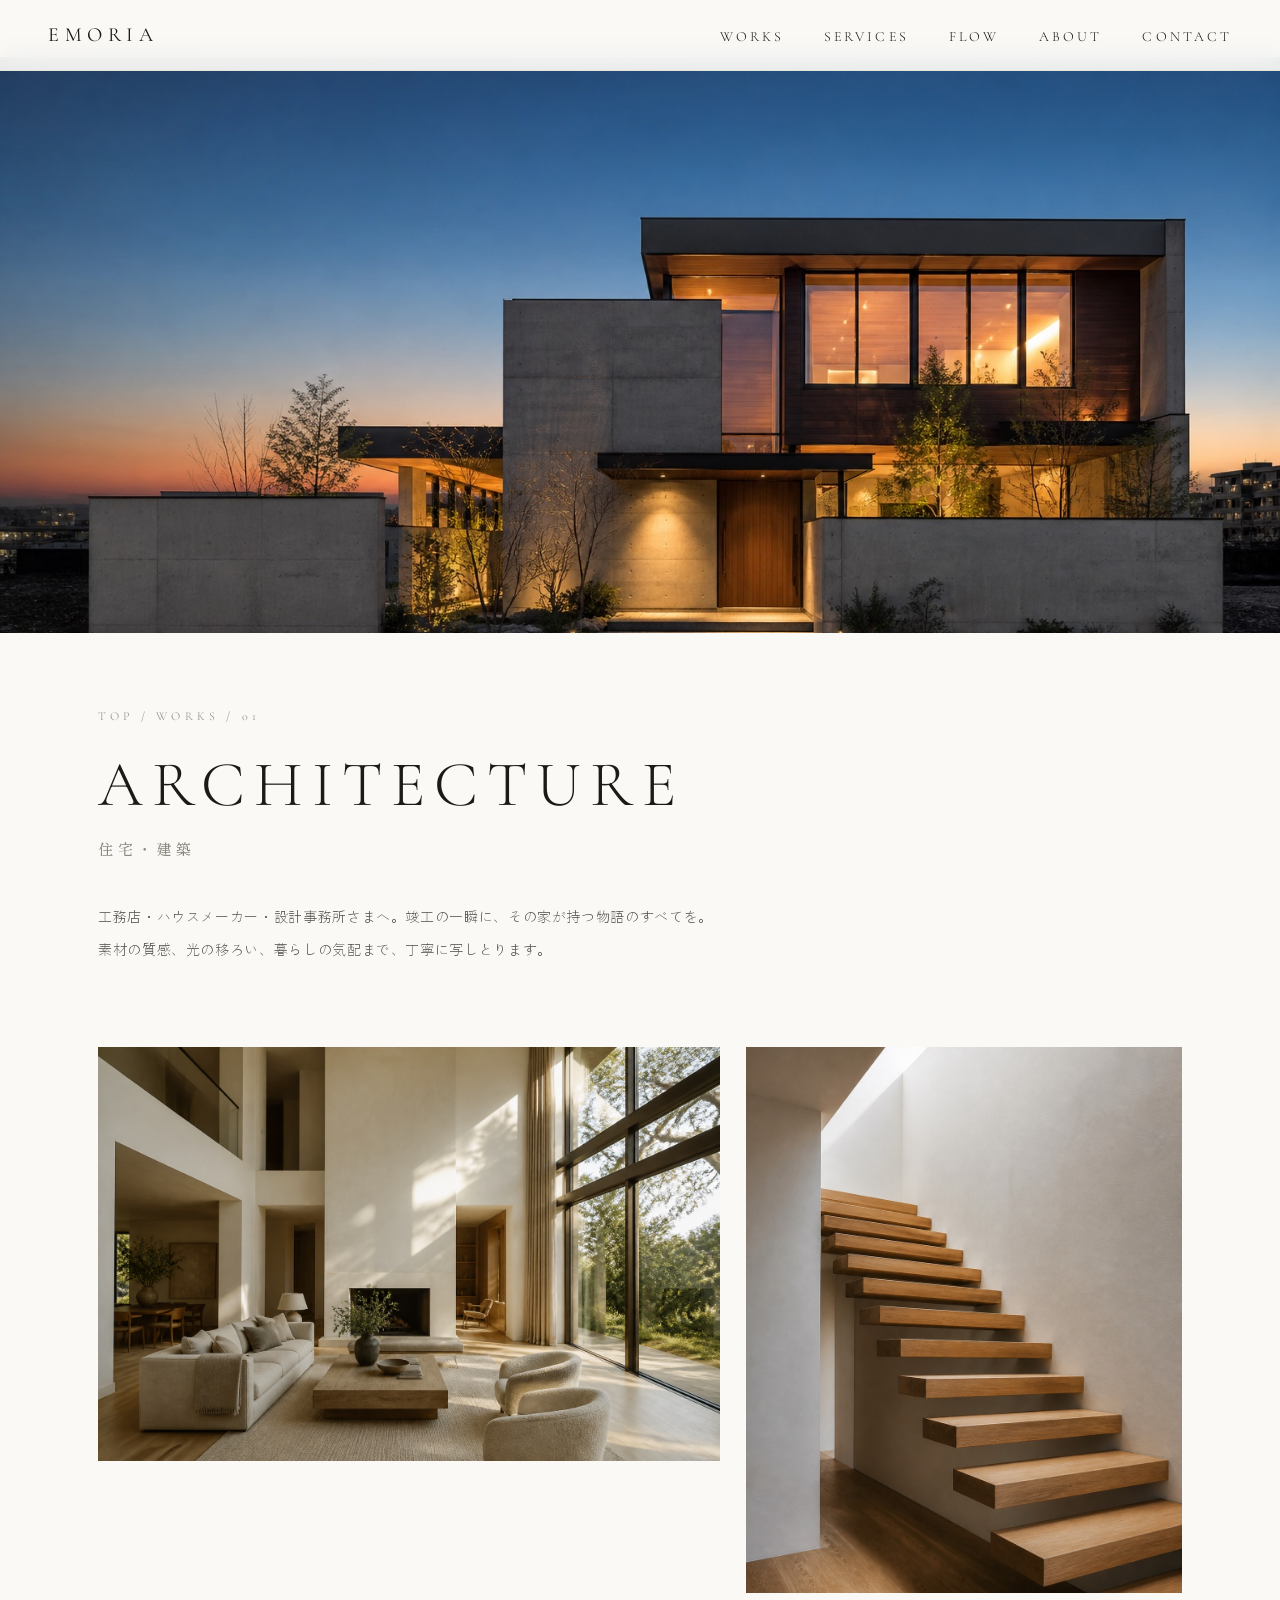
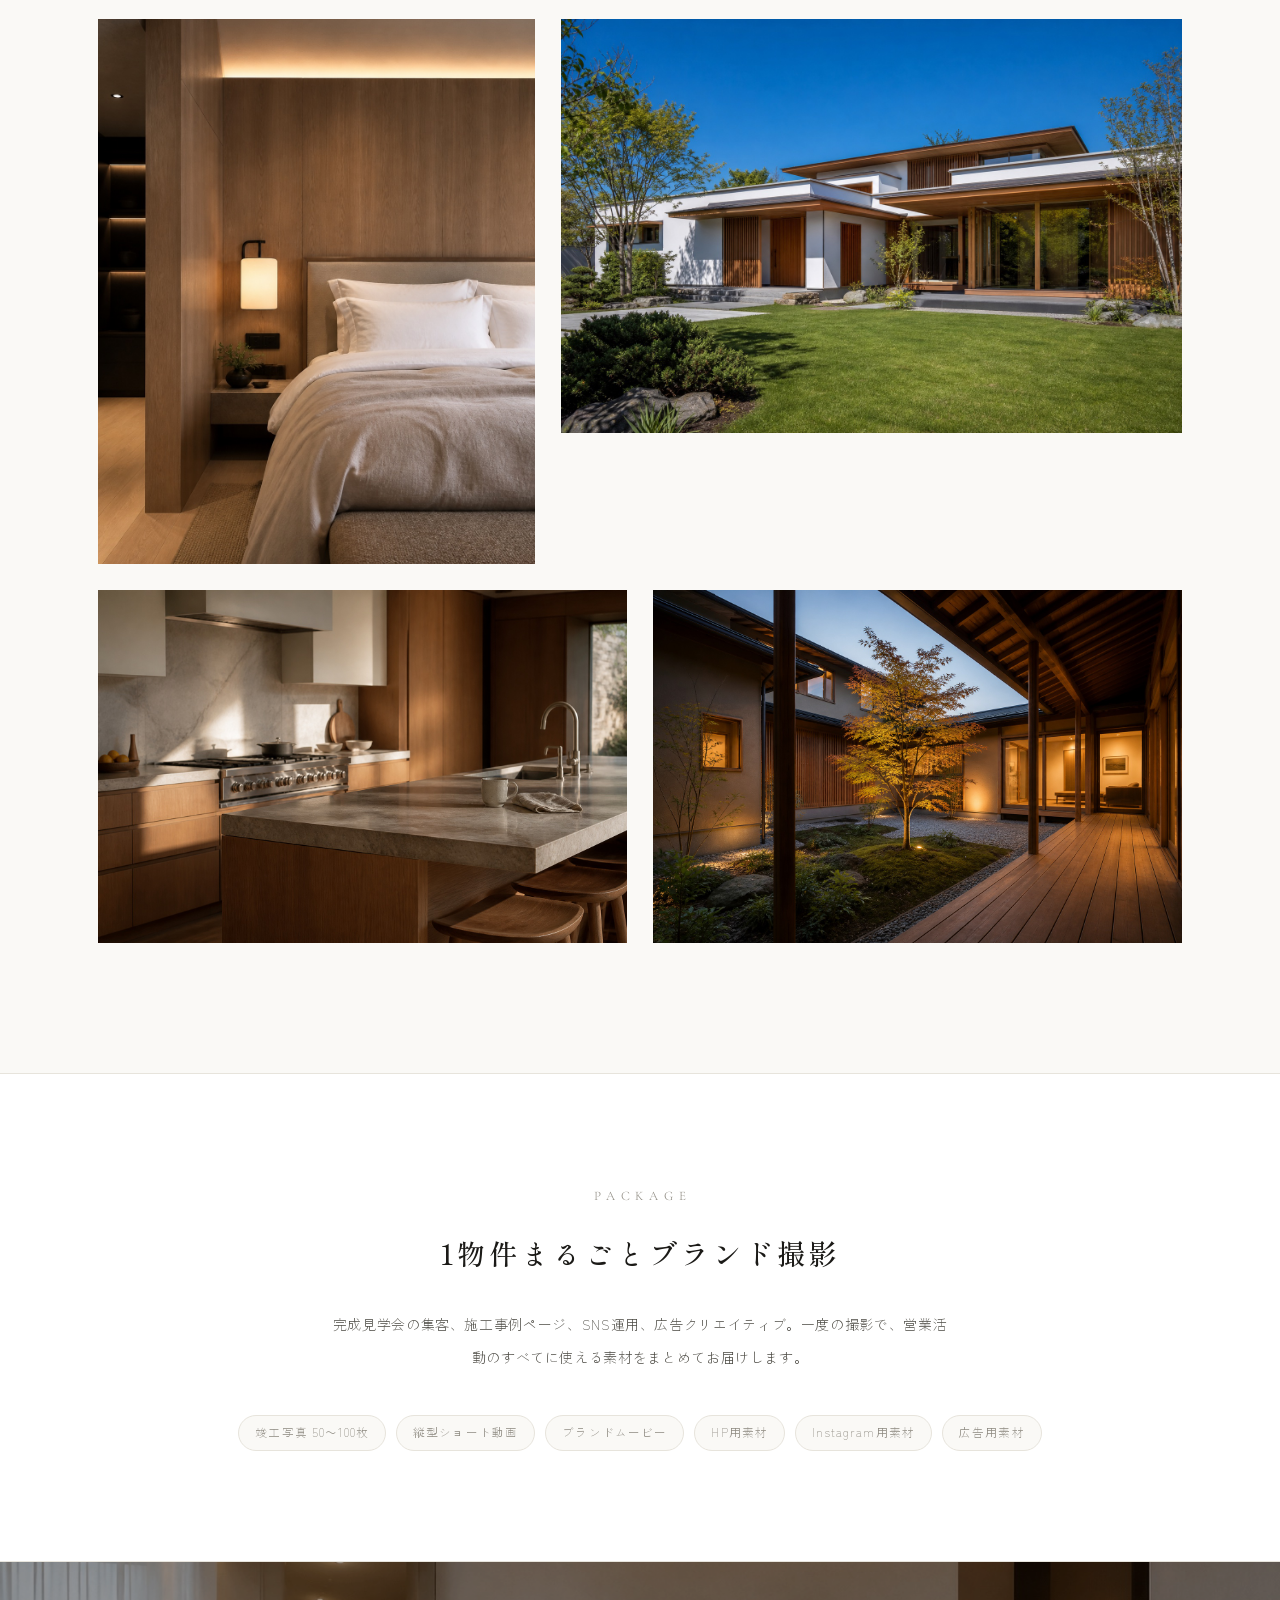
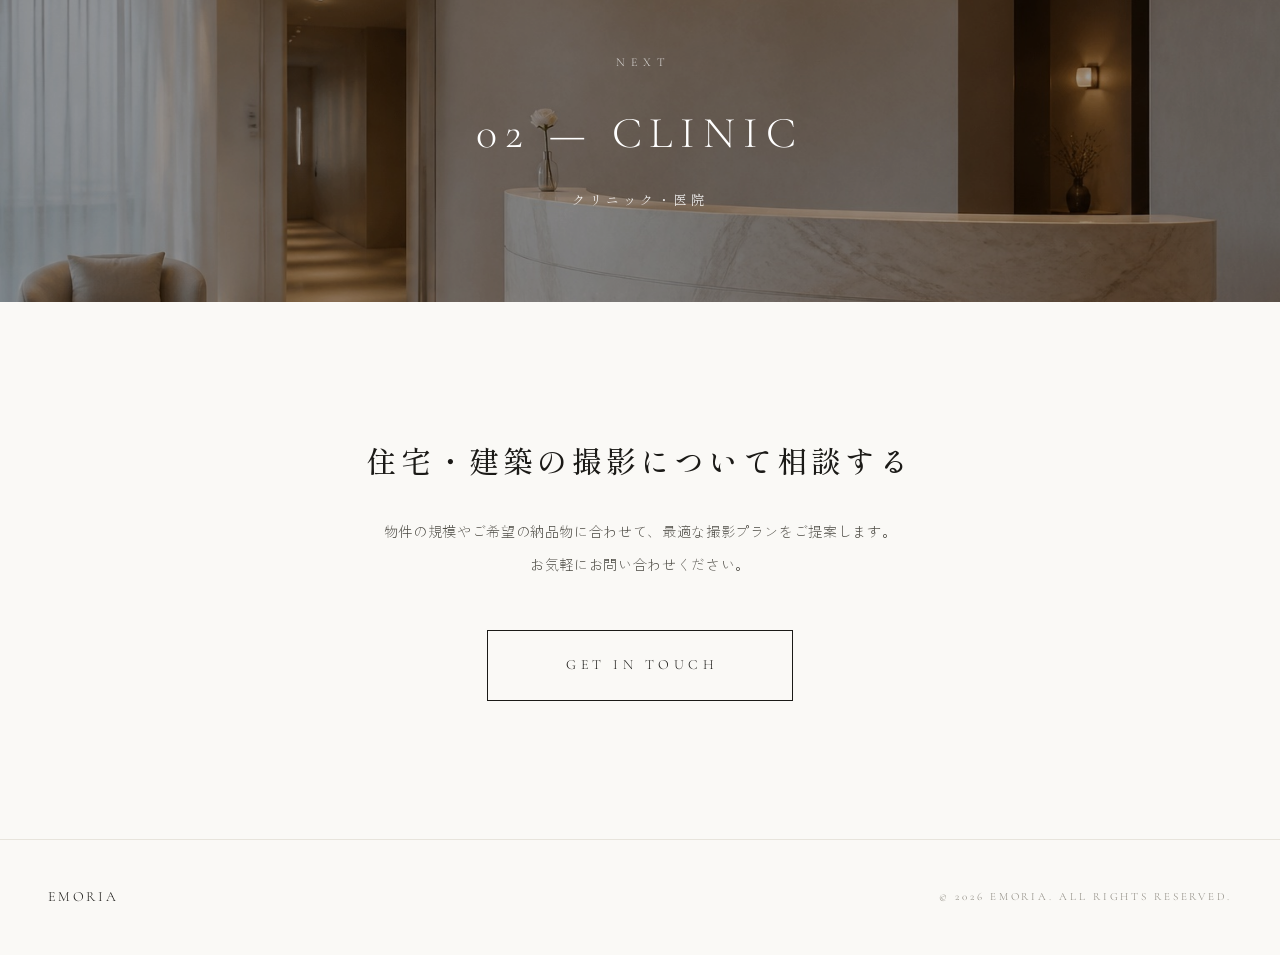
==== architecture.html @ a24c982f "EMORIA portfolio site — brand photography & film Co-Authored-By: Claude Fable 5 <noreply@anthropic.c" ====
<!DOCTYPE html>
<html lang="ja">
<head>
<meta charset="UTF-8">
<meta name="viewport" content="width=device-width, initial-scale=1.0">
<title>ARCHITECTURE | EMORIA</title>
<meta name="description" content="住宅・建築のブランド撮影ギャラリー。工務店・ハウスメーカー・設計事務所向けに、竣工写真から動画まで一日でまるごと撮影します。">
<link rel="preconnect" href="https://fonts.googleapis.com">
<link rel="preconnect" href="https://fonts.gstatic.com" crossorigin>
<link href="https://fonts.googleapis.com/css2?family=Cormorant+Garamond:wght@300;400;500&family=Shippori+Mincho:wght@400;500;600&family=Zen+Kaku+Gothic+New:wght@300;400;500&display=swap" rel="stylesheet">
<link rel="stylesheet" href="assets/gallery.css">
</head>
<body>

<header>
  <a class="logo" href="index.html">EMORIA</a>
  <nav class="pc">
    <ul>
      <li><a href="index.html#works">WORKS</a></li>
      <li><a href="index.html#services">SERVICES</a></li>
      <li><a href="index.html#flow">FLOW</a></li>
      <li><a href="index.html#about">ABOUT</a></li>
      <li><a href="index.html#contact">CONTACT</a></li>
    </ul>
  </nav>
  <button class="menu-btn" id="menuBtn" aria-label="menu"><span></span><span></span></button>
</header>

<div class="overlay-nav" id="overlayNav">
  <ul>
    <li><a href="index.html#works">WORKS</a></li>
    <li><a href="index.html#services">SERVICES</a></li>
    <li><a href="index.html#flow">FLOW</a></li>
    <li><a href="index.html#about">ABOUT</a></li>
    <li><a href="index.html#contact">CONTACT</a></li>
  </ul>
</div>

<div class="pg-hero" style="margin-top:57px">
  <img src="assets/img/hero-architecture.jpg" alt="住宅・建築の撮影">
</div>

<div class="pg-head">
  <span class="pg-crumb"><a href="index.html">TOP</a> / <a href="index.html#works">WORKS</a> / 01</span>
  <h1>
    <span class="pg-title-en">ARCHITECTURE</span>
    <span class="pg-title-ja">住宅・建築</span>
  </h1>
  <p class="pg-lead">工務店・ハウスメーカー・設計事務所さまへ。竣工の一瞬に、その家が持つ物語のすべてを。素材の質感、光の移ろい、暮らしの気配まで、丁寧に写しとります。</p>
</div>

<div class="pg-gallery">
  <div class="pg-grid">
    <figure class="w7 reveal" data-cap="ARCHITECTURE — 住宅・建築"><img src="assets/img/arch-interior.jpg" alt="吹き抜けリビング" loading="lazy"></figure>
    <figure class="w5 reveal" data-cap="ARCHITECTURE — 住宅・建築"><img src="assets/img/arch-stair.jpg" alt="浮き階段" loading="lazy"></figure>
    <figure class="w5 reveal" data-cap="ARCHITECTURE — 住宅・建築"><img src="assets/img/arch-bedroom.jpg" alt="寝室" loading="lazy"></figure>
    <figure class="w7 reveal" data-cap="ARCHITECTURE — 住宅・建築"><img src="assets/img/arch-exterior-day.jpg" alt="昼の外観" loading="lazy"></figure>
    <figure class="w6 reveal" data-cap="ARCHITECTURE — 住宅・建築"><img src="assets/img/arch-kitchen.jpg" alt="キッチン" loading="lazy"></figure>
    <figure class="w6 reveal" data-cap="ARCHITECTURE — 住宅・建築"><img src="assets/img/arch-courtyard.jpg" alt="中庭" loading="lazy"></figure>
  </div>
</div>

<section class="pg-svc">
  <div class="pg-svc-inner reveal">
    <span class="sec-en">PACKAGE</span>
    <h2>1物件まるごとブランド撮影</h2>
    <p>完成見学会の集客、施工事例ページ、SNS運用、広告クリエイティブ。一度の撮影で、営業活動のすべてに使える素材をまとめてお届けします。</p>
    <div class="deliv">
      <span>竣工写真 50〜100枚</span><span>縦型ショート動画</span><span>ブランドムービー</span><span>HP用素材</span><span>Instagram用素材</span><span>広告用素材</span>
    </div>
  </div>
</section>

<a class="next-nav" href="clinic.html">
  <img src="assets/img/clinic-interior.jpg" alt="次: クリニック・医院">
  <div class="next-inner">
    <span class="next-label">NEXT</span>
    <span class="next-title">02 — CLINIC</span>
    <span class="next-ja">クリニック・医院</span>
  </div>
</a>

<section class="contact">
  <h2 class="reveal">住宅・建築の撮影について相談する</h2>
  <p class="reveal">物件の規模やご希望の納品物に合わせて、最適な撮影プランをご提案します。<br>お気軽にお問い合わせください。</p>
  <a class="btn reveal" href="mailto:yuu83773@gmail.com">GET IN TOUCH</a>
</section>

<footer>
  <span class="f-logo">EMORIA</span>
  <span>&copy; 2026 EMORIA. ALL RIGHTS RESERVED.</span>
</footer>

<div class="lightbox" id="lightbox">
  <button class="lb-close" id="lbClose">CLOSE</button>
  <button class="lb-arrow lb-prev" id="lbPrev">&#8592;</button>
  <img id="lbImg" src="" alt="">
  <button class="lb-arrow lb-next" id="lbNext">&#8594;</button>
  <span class="lb-cap" id="lbCap"></span>
</div>

<script src="assets/gallery.js"></script>
</body>
</html>
---- assets/gallery.css ----
/* ギャラリーページ共通スタイル（トップと同一トークン） */
:root{
  --bg:#FAF9F6;
  --paper:#FFFFFF;
  --ink:#1B1A17;
  --gray:#8B877E;
  --line:#E7E4DC;
  --serif-en:'Cormorant Garamond',serif;
  --serif-ja:'Shippori Mincho',serif;
  --sans-ja:'Zen Kaku Gothic New',sans-serif;
}
*{margin:0;padding:0;box-sizing:border-box}
html{scroll-behavior:smooth}
body{
  background:var(--bg);
  color:var(--ink);
  font-family:var(--sans-ja);
  font-weight:300;
  line-height:1.9;
  letter-spacing:.04em;
  -webkit-font-smoothing:antialiased;
  overflow-x:hidden;
}
img{max-width:100%;display:block}
a{color:inherit;text-decoration:none}
ul{list-style:none}

/* header（常時白） */
header{
  position:fixed;top:0;left:0;right:0;z-index:100;
  display:flex;justify-content:space-between;align-items:center;
  padding:16px 48px;
  background:rgba(250,249,246,.92);
  backdrop-filter:blur(12px);
  -webkit-backdrop-filter:blur(12px);
  color:var(--ink);
  box-shadow:0 1px 0 var(--line);
}
.logo{font-family:var(--serif-en);font-weight:400;font-size:20px;letter-spacing:.28em}
nav.pc ul{display:flex;gap:40px}
nav.pc a{
  font-family:var(--serif-en);font-size:14px;letter-spacing:.22em;
  position:relative;padding-bottom:4px;
}
nav.pc a::after{
  content:'';position:absolute;left:0;bottom:0;width:0;height:1px;
  background:currentColor;transition:width .4s ease;
}
nav.pc a:hover::after{width:100%}
.menu-btn{display:none;background:none;border:none;cursor:pointer;color:inherit;z-index:120}
.menu-btn span{display:block;width:26px;height:1px;background:currentColor;margin:8px 0;transition:.4s}
.overlay-nav{
  position:fixed;inset:0;background:rgba(250,249,246,.98);z-index:110;
  display:flex;align-items:center;justify-content:center;
  opacity:0;pointer-events:none;transition:opacity .5s ease;
}
.overlay-nav.open{opacity:1;pointer-events:auto}
.overlay-nav ul{text-align:center}
.overlay-nav a{
  font-family:var(--serif-en);font-size:22px;letter-spacing:.3em;color:var(--ink);
  display:block;padding:16px 0;
}
body.menu-open .menu-btn span:nth-child(1){transform:translateY(4.5px) rotate(45deg)}
body.menu-open .menu-btn span:nth-child(2){transform:translateY(-4.5px) rotate(-45deg)}

/* reveal */
.reveal{opacity:0;transform:translateY(30px);transition:opacity 1.1s ease,transform 1.1s ease}
.reveal.in{opacity:1;transform:none}

/* page hero */
.pg-hero{position:relative;height:64vh;min-height:420px;overflow:hidden}
.pg-hero img{width:100%;height:100%;object-fit:cover}
.pg-hero::after{
  content:'';position:absolute;inset:0;
  background:linear-gradient(to bottom,rgba(15,14,12,.18),transparent 40%);
}
.pg-head{
  max-width:1180px;margin:0 auto;
  padding:72px 48px 0;
}
.pg-crumb{
  font-family:var(--serif-en);
  font-size:12px;letter-spacing:.35em;color:var(--gray);
  display:block;margin-bottom:20px;
}
.pg-crumb a:hover{color:var(--ink)}
.pg-title-en{
  font-family:var(--serif-en);font-weight:300;
  font-size:clamp(38px,5.5vw,64px);
  letter-spacing:.14em;line-height:1.15;
  display:block;
}
.pg-title-ja{
  font-family:var(--serif-ja);font-weight:500;
  font-size:15px;letter-spacing:.3em;color:var(--gray);
  display:block;margin-top:14px;
}
.pg-lead{
  max-width:620px;
  margin-top:36px;
  font-size:14px;color:#4A4841;line-height:2.4;
}

/* gallery grid */
.pg-gallery{max-width:1180px;margin:0 auto;padding:80px 48px 130px}
.pg-grid{display:grid;gap:26px;grid-template-columns:repeat(12,1fr)}
.pg-grid figure{
  position:relative;overflow:hidden;cursor:pointer;
  background:#EDEBE5;margin:0;
}
.pg-grid img{
  width:100%;height:100%;object-fit:cover;display:block;
  transition:transform 1.2s cubic-bezier(.22,1,.36,1);
}
.pg-grid figure:hover img{transform:scale(1.045)}
.w7{grid-column:span 7;aspect-ratio:3/2}
.w5{grid-column:span 5;aspect-ratio:4/5}
.w6{grid-column:span 6;aspect-ratio:3/2}
.w12{grid-column:span 12;aspect-ratio:21/9}

/* sub section (other page) */
.sub-head{
  display:flex;align-items:baseline;gap:22px;
  padding-bottom:18px;margin:90px 0 30px;
  border-bottom:1px solid var(--line);
}
.sub-head:first-of-type{margin-top:0}
.sub-en{font-family:var(--serif-en);font-size:22px;letter-spacing:.18em}
.sub-ja{font-family:var(--serif-ja);font-weight:500;font-size:13px;letter-spacing:.18em;color:var(--gray)}
.sub-lead{font-size:13.5px;color:#4A4841;line-height:2.2;max-width:620px;margin-bottom:30px}

/* deliverables */
.pg-svc{
  background:var(--paper);
  border-top:1px solid var(--line);border-bottom:1px solid var(--line);
  padding:110px 48px;
}
.pg-svc-inner{max-width:900px;margin:0 auto;text-align:center}
.pg-svc .sec-en{
  font-family:var(--serif-en);font-size:13px;letter-spacing:.45em;text-indent:.45em;
  color:var(--gray);display:block;margin-bottom:18px;
}
.pg-svc h2{
  font-family:var(--serif-ja);font-weight:500;
  font-size:clamp(21px,2.8vw,28px);letter-spacing:.14em;
  margin-bottom:28px;
}
.pg-svc p{
  max-width:620px;margin:0 auto 40px;
  font-size:14px;color:#4A4841;line-height:2.4;
}
.deliv{display:flex;flex-wrap:wrap;gap:10px;justify-content:center}
.deliv span{
  font-size:11.5px;letter-spacing:.1em;color:var(--gray);
  border:1px solid var(--line);
  padding:6px 16px;border-radius:999px;
  background:var(--bg);
}

/* next nav */
.next-nav{position:relative;display:block;height:340px;overflow:hidden}
.next-nav img{
  width:100%;height:100%;object-fit:cover;
  transition:transform 1.6s cubic-bezier(.22,1,.36,1);
  filter:brightness(.62);
}
.next-nav:hover img{transform:scale(1.05)}
.next-inner{
  position:absolute;inset:0;
  display:flex;flex-direction:column;align-items:center;justify-content:center;
  color:#fff;text-align:center;
}
.next-label{
  font-family:var(--serif-en);
  font-size:12px;letter-spacing:.5em;text-indent:.5em;
  opacity:.8;margin-bottom:18px;
}
.next-title{
  font-family:var(--serif-en);font-weight:300;
  font-size:clamp(26px,4vw,44px);letter-spacing:.18em;
}
.next-ja{
  font-family:var(--serif-ja);font-weight:400;
  font-size:13px;letter-spacing:.3em;margin-top:12px;opacity:.85;
}

/* contact cta */
.contact{text-align:center;padding:130px 48px}
.contact h2{
  font-family:var(--serif-ja);font-weight:500;
  font-size:clamp(22px,3vw,30px);letter-spacing:.14em;
  margin-bottom:26px;
}
.contact p{max-width:560px;margin:0 auto 48px;font-size:14px;color:#4A4841;line-height:2.4}
.btn{
  display:inline-block;
  font-family:var(--serif-en);
  font-size:14px;letter-spacing:.32em;text-indent:.32em;
  padding:21px 74px;
  border:1px solid var(--ink);
  position:relative;overflow:hidden;
  transition:color .5s ease;z-index:1;
}
.btn::before{
  content:'';position:absolute;inset:0;z-index:-1;
  background:var(--ink);
  transform:scaleX(0);transform-origin:right;
  transition:transform .5s cubic-bezier(.22,1,.36,1);
}
.btn:hover{color:#FAF9F6}
.btn:hover::before{transform:scaleX(1);transform-origin:left}

/* footer */
footer{
  border-top:1px solid var(--line);
  padding:44px 48px;
  display:flex;justify-content:space-between;align-items:center;
  font-family:var(--serif-en);
  font-size:11px;letter-spacing:.25em;color:var(--gray);
}
footer .f-logo{font-size:14px;color:var(--ink)}

/* lightbox */
.lightbox{
  position:fixed;inset:0;z-index:200;
  background:rgba(20,19,16,.94);
  display:flex;align-items:center;justify-content:center;
  opacity:0;pointer-events:none;transition:opacity .45s ease;
}
.lightbox.open{opacity:1;pointer-events:auto}
.lightbox img{max-width:88vw;max-height:84vh;box-shadow:0 30px 80px rgba(0,0,0,.5)}
.lb-close{
  position:absolute;top:26px;right:34px;
  background:none;border:none;color:#fff;cursor:pointer;
  font-family:var(--serif-en);font-size:14px;letter-spacing:.25em;
  opacity:.75;transition:opacity .3s;
}
.lb-close:hover{opacity:1}
.lb-arrow{
  position:absolute;top:50%;transform:translateY(-50%);
  background:none;border:none;color:#fff;cursor:pointer;
  font-size:30px;font-weight:200;opacity:.6;transition:opacity .3s;
  padding:20px;
}
.lb-arrow:hover{opacity:1}
.lb-prev{left:16px}.lb-next{right:16px}
.lb-cap{
  position:absolute;bottom:28px;left:50%;transform:translateX(-50%);
  color:#fff;font-family:var(--serif-en);
  font-size:12px;letter-spacing:.3em;opacity:.75;
}

/* responsive */
@media(max-width:768px){
  header{padding:14px 24px}
  nav.pc{display:none}
  .menu-btn{display:block}
  .pg-hero{height:44vh;min-height:300px}
  .pg-head{padding:52px 24px 0}
  .pg-gallery{padding:56px 24px 90px}
  .pg-grid{grid-template-columns:1fr;gap:20px}
  .w7,.w5,.w6,.w12{grid-column:auto;aspect-ratio:auto}
  .w5{aspect-ratio:4/5}
  .w7,.w6{aspect-ratio:3/2}
  .w12{aspect-ratio:3/2}
  .pg-svc{padding:80px 24px}
  .sub-head{margin:64px 0 22px;flex-wrap:wrap;gap:10px 18px}
  .next-nav{height:240px}
  .contact{padding:96px 24px}
  .btn{padding:19px 52px}
  footer{flex-direction:column;gap:14px;text-align:center}
}
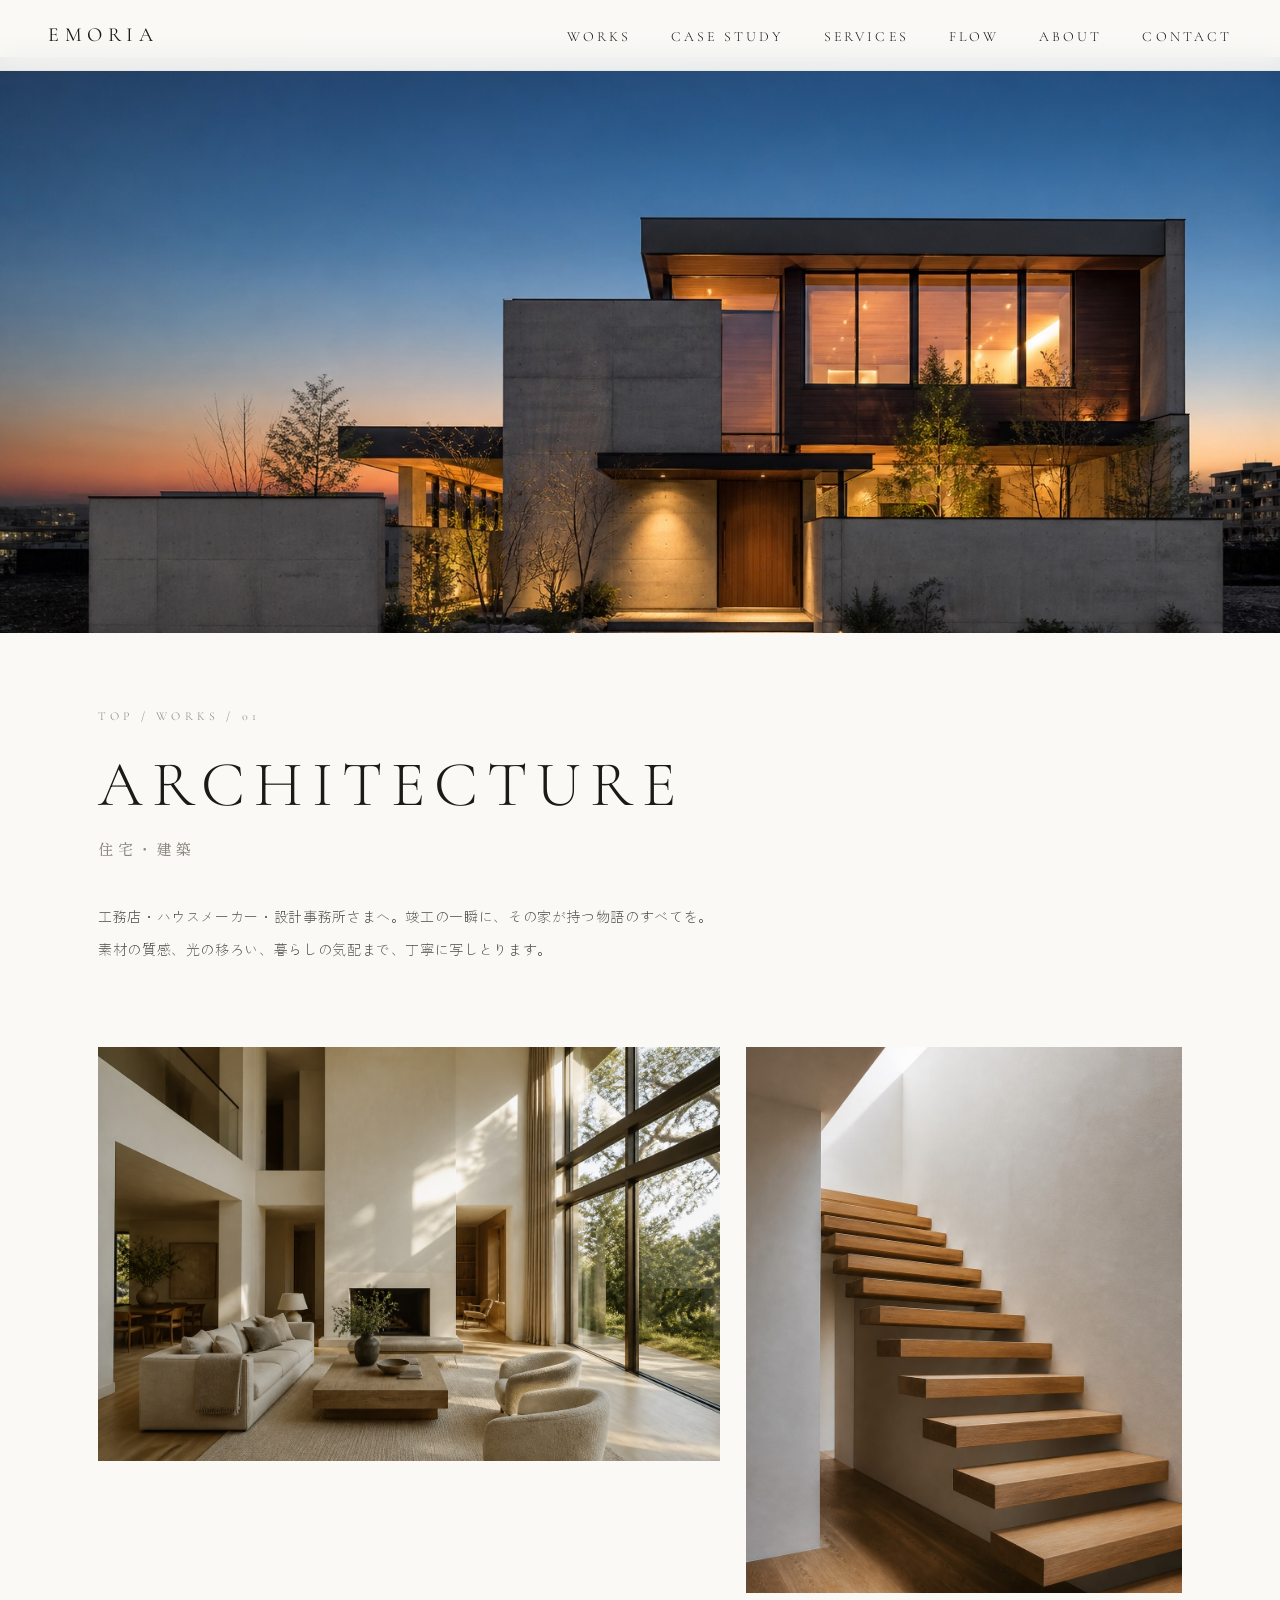
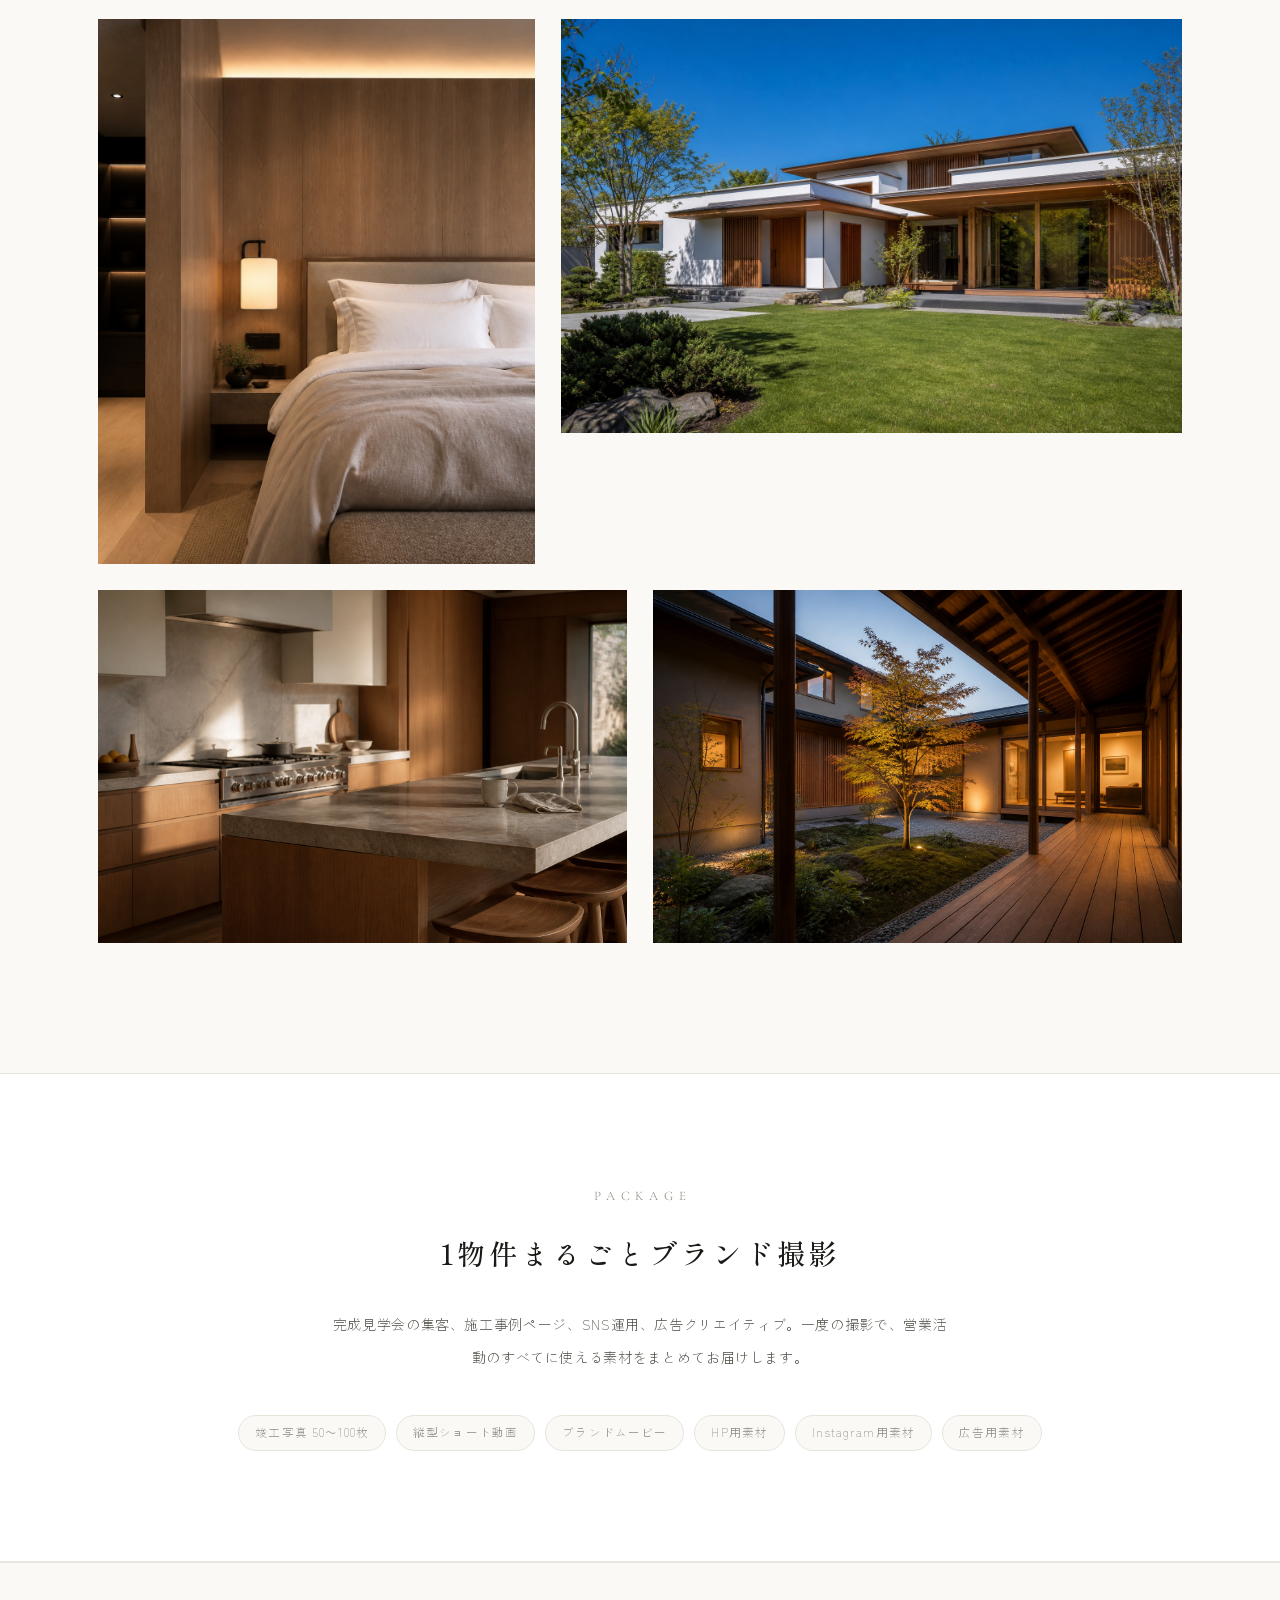
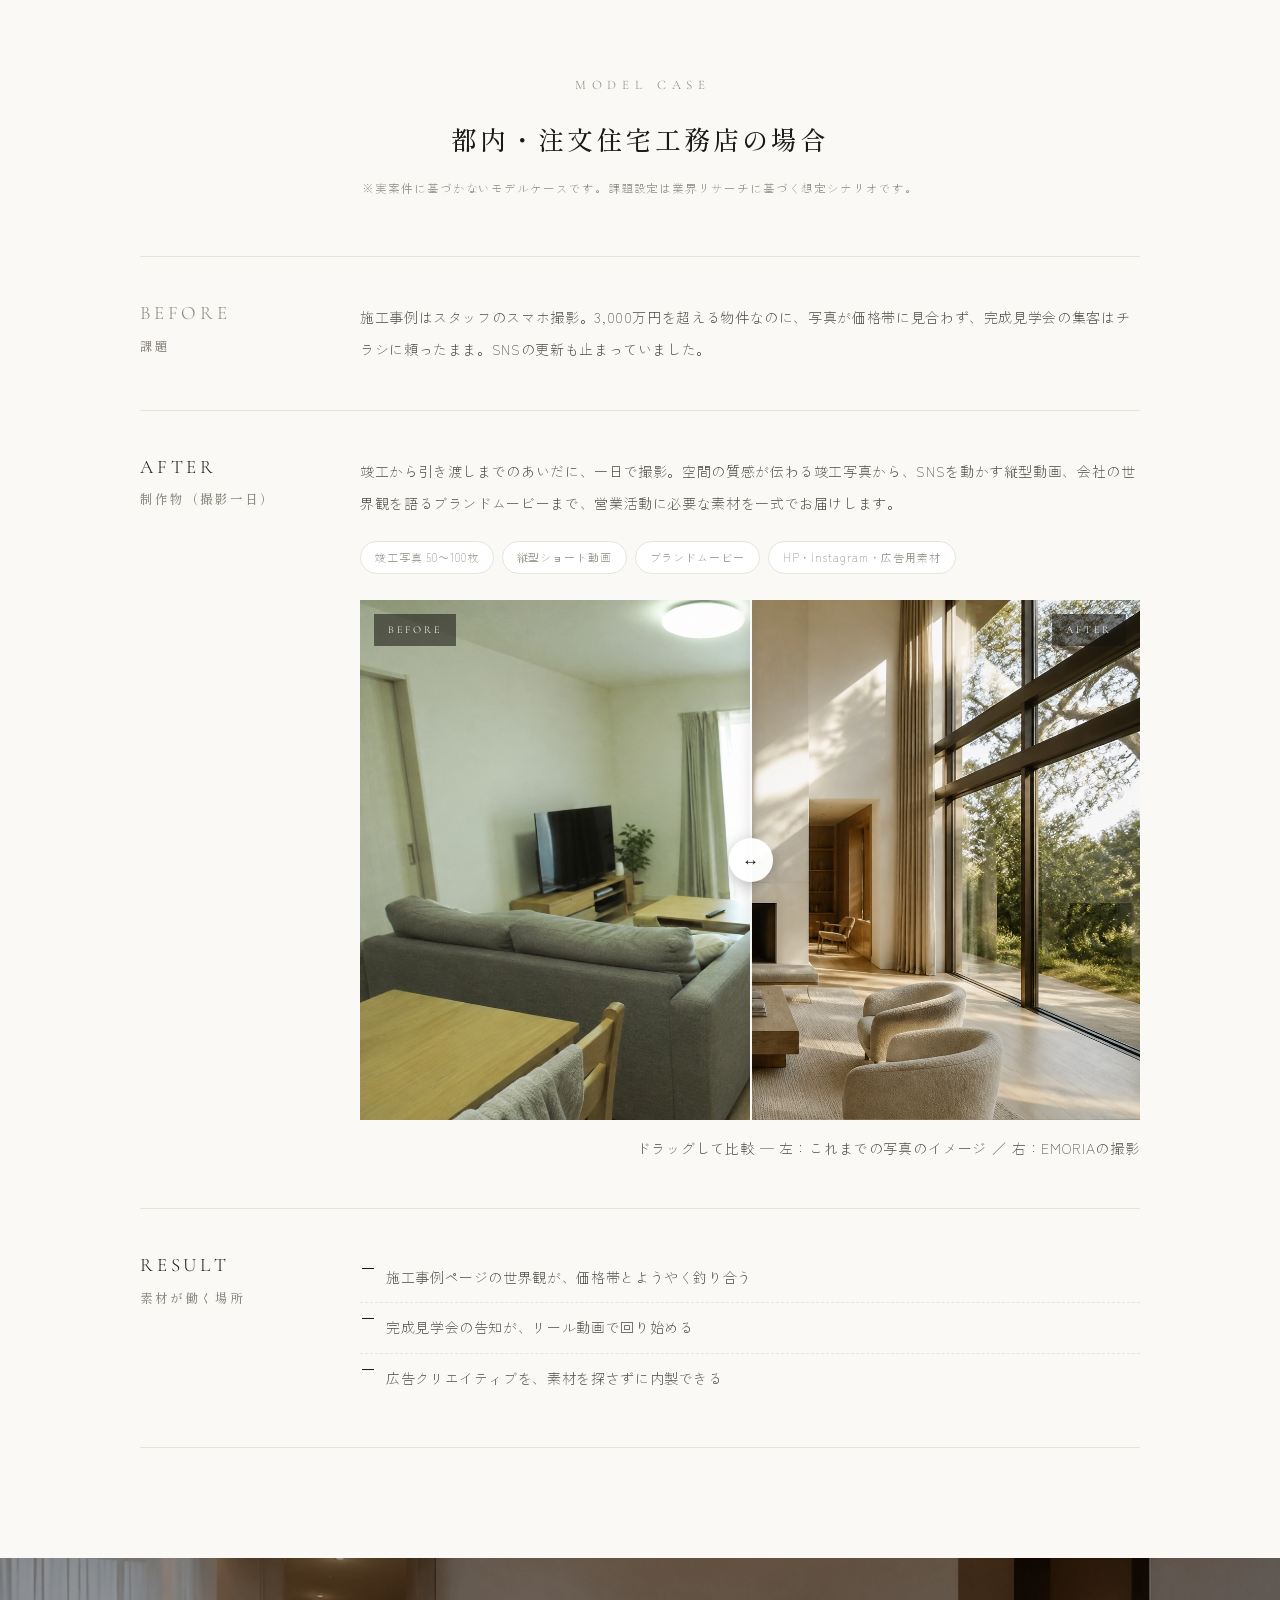
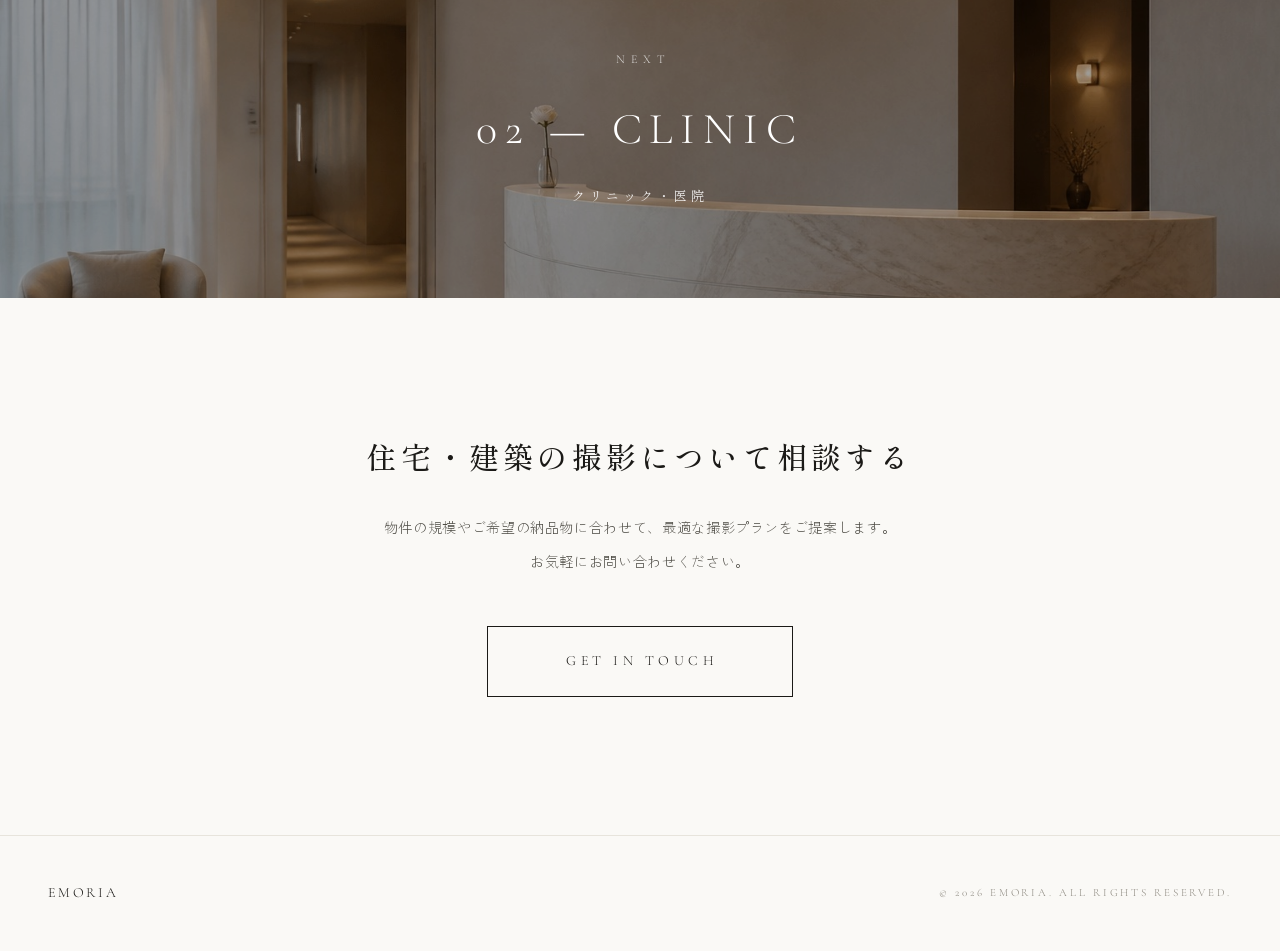
==== commit 93dcd092: "Add Before/After/Result model cases and flatten all 7 business fields - 7業種フラット化: recruit/wedding/co" ====
--- a/architecture.html
+++ b/architecture.html
@@ -17,6 +17,7 @@
   <nav class="pc">
     <ul>
       <li><a href="index.html#works">WORKS</a></li>
+      <li><a href="index.html#cases">CASE STUDY</a></li>
       <li><a href="index.html#services">SERVICES</a></li>
       <li><a href="index.html#flow">FLOW</a></li>
       <li><a href="index.html#about">ABOUT</a></li>
@@ -29,6 +30,7 @@
 <div class="overlay-nav" id="overlayNav">
   <ul>
     <li><a href="index.html#works">WORKS</a></li>
+    <li><a href="index.html#cases">CASE STUDY</a></li>
     <li><a href="index.html#services">SERVICES</a></li>
     <li><a href="index.html#flow">FLOW</a></li>
     <li><a href="index.html#about">ABOUT</a></li>
@@ -71,6 +73,39 @@
   </div>
 </section>
 
+<section class="case" id="case">
+  <div class="case-inner">
+    <div class="case-head reveal">
+      <span class="sec-en">MODEL CASE</span>
+      <h2>都内・注文住宅工務店の場合</h2>
+    </div>
+    <p class="case-note reveal">※実案件に基づかないモデルケースです。課題設定は業界リサーチに基づく想定シナリオです。</p>
+    <div class="case-step before reveal">
+      <div class="cs-label"><span class="en">BEFORE</span><span class="ja">課題</span></div>
+      <div class="cs-body"><p>施工事例はスタッフのスマホ撮影。3,000万円を超える物件なのに、写真が価格帯に見合わず、完成見学会の集客はチラシに頼ったまま。SNSの更新も止まっていました。</p></div>
+    </div>
+    <div class="case-step after reveal">
+      <div class="cs-label"><span class="en">AFTER</span><span class="ja">制作物（撮影一日）</span></div>
+      <div class="cs-body">
+        <p>竣工から引き渡しまでのあいだに、一日で撮影。空間の質感が伝わる竣工写真から、SNSを動かす縦型動画、会社の世界観を語るブランドムービーまで、営業活動に必要な素材を一式でお届けします。</p>
+        <div class="cs-deliv"><span>竣工写真 50〜100枚</span><span>縦型ショート動画</span><span>ブランドムービー</span><span>HP・Instagram・広告用素材</span></div>
+        <div class="ba">
+          <img src="assets/img/before-arch.jpg" alt="Before" loading="lazy">
+          <img class="ba-after" src="assets/img/arch-interior.jpg" alt="After" loading="lazy">
+          <div class="ba-handle"></div>
+          <span class="ba-tag l">BEFORE</span>
+          <span class="ba-tag r">AFTER</span>
+        </div>
+        <p class="ba-caption">ドラッグして比較 — 左：これまでの写真のイメージ ／ 右：EMORIAの撮影</p>
+      </div>
+    </div>
+    <div class="case-step result reveal">
+      <div class="cs-label"><span class="en">RESULT</span><span class="ja">素材が働く場所</span></div>
+      <div class="cs-body"><ul class="cs-result"><li>施工事例ページの世界観が、価格帯とようやく釣り合う</li><li>完成見学会の告知が、リール動画で回り始める</li><li>広告クリエイティブを、素材を探さずに内製できる</li></ul></div>
+    </div>
+  </div>
+</section>
+
 <a class="next-nav" href="clinic.html">
   <img src="assets/img/clinic-interior.jpg" alt="次: クリニック・医院">
   <div class="next-inner">
--- a/assets/gallery.css
+++ b/assets/gallery.css
@@ -270,3 +270,98 @@
   .btn{padding:19px 52px}
   footer{flex-direction:column;gap:14px;text-align:center}
 }
+
+/* ---------- model case (B->A->R) ---------- */
+.case{background:var(--bg);border-top:1px solid var(--line);padding:110px 48px}
+.case-inner{max-width:1000px;margin:0 auto}
+.case-head{text-align:center;margin-bottom:16px}
+.case-head .sec-en{
+  font-family:var(--serif-en);font-size:13px;letter-spacing:.45em;text-indent:.45em;
+  color:var(--gray);display:block;margin-bottom:18px;
+}
+.case-head h2{
+  font-family:var(--serif-ja);font-weight:500;
+  font-size:clamp(20px,2.6vw,26px);letter-spacing:.12em;line-height:1.8;
+}
+.case-note{
+  text-align:center;font-size:11.5px;color:var(--gray);
+  letter-spacing:.08em;margin-bottom:56px;
+}
+.case-step{
+  display:grid;grid-template-columns:190px 1fr;gap:30px;
+  padding:44px 0;border-top:1px solid var(--line);
+}
+.case-step:last-child{border-bottom:1px solid var(--line)}
+.cs-label .en{
+  font-family:var(--serif-en);font-size:19px;letter-spacing:.2em;
+  display:block;line-height:1.3;
+}
+.cs-label .ja{
+  font-family:var(--serif-ja);font-weight:500;
+  font-size:12.5px;letter-spacing:.16em;color:var(--gray);
+  display:block;margin-top:8px;
+}
+.case-step.before .cs-label .en{color:var(--gray)}
+.cs-body p{font-size:14px;color:#4A4841;line-height:2.3}
+.cs-body p + p{margin-top:14px}
+.cs-deliv{display:flex;flex-wrap:wrap;gap:8px;margin-top:22px}
+.cs-deliv span{
+  font-size:11px;letter-spacing:.08em;color:var(--gray);
+  border:1px solid var(--line);padding:5px 14px;border-radius:999px;
+  background:var(--paper);
+}
+.cs-result{list-style:none;margin:0;padding:0}
+.cs-result li{
+  font-size:14px;color:#4A4841;line-height:2.1;
+  padding:10px 0 10px 26px;position:relative;
+}
+.cs-result li::before{
+  content:'';position:absolute;left:2px;top:1.05em;
+  width:12px;height:1px;background:var(--ink);
+}
+.cs-result li + li{border-top:1px dashed var(--line)}
+
+/* before/after slider */
+.ba{
+  position:relative;overflow:hidden;
+  aspect-ratio:3/2;margin-top:26px;
+  cursor:ew-resize;user-select:none;-webkit-user-select:none;
+  touch-action:none;background:#EDEBE5;
+}
+.ba img{
+  position:absolute;inset:0;width:100%;height:100%;
+  object-fit:cover;display:block;pointer-events:none;
+}
+.ba .ba-after{clip-path:inset(0 0 0 50%)}
+.ba-handle{
+  position:absolute;top:0;bottom:0;left:50%;width:2px;
+  background:rgba(255,255,255,.95);
+  box-shadow:0 0 12px rgba(0,0,0,.35);
+  pointer-events:none;
+}
+.ba-handle::after{
+  content:'\2194';
+  position:absolute;top:50%;left:50%;
+  transform:translate(-50%,-50%);
+  width:44px;height:44px;border-radius:50%;
+  background:rgba(255,255,255,.95);
+  color:#1B1A17;font-size:17px;
+  display:flex;align-items:center;justify-content:center;
+  box-shadow:0 4px 16px rgba(0,0,0,.25);
+}
+.ba-tag{
+  position:absolute;top:14px;z-index:2;
+  font-family:var(--serif-en);font-size:10.5px;letter-spacing:.26em;
+  color:#fff;background:rgba(20,19,16,.55);
+  padding:6px 14px;pointer-events:none;
+}
+.ba-tag.l{left:14px}
+.ba-tag.r{right:14px}
+.ba-caption{
+  font-size:11px;color:var(--gray);letter-spacing:.06em;
+  margin-top:12px;text-align:right;
+}
+@media(max-width:768px){
+  .case{padding:80px 24px}
+  .case-step{grid-template-columns:1fr;gap:16px;padding:34px 0}
+}
